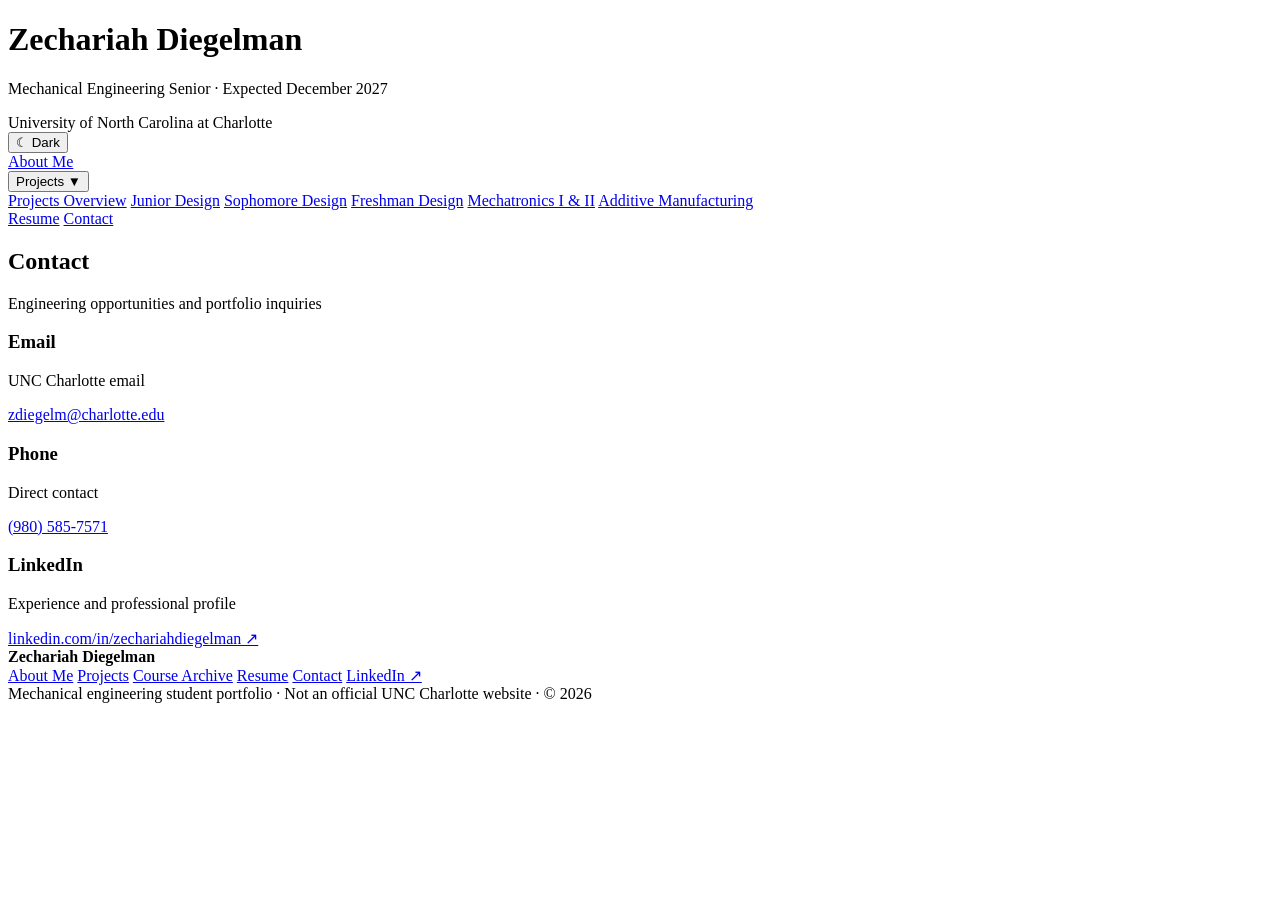
==== contact.html @ 780459ba "Add Junior Design to Projects dropdown" ====
<!doctype html>
<html lang="en">
<head>
  <meta charset="utf-8">
  <meta name="viewport" content="width=device-width,initial-scale=1">
  <meta name="description" content="Zechariah Diegelman mechanical engineering portfolio at UNC Charlotte.">
  <title>Contact | Zechariah Diegelman</title>
  <script>
    (function(){
      const saved=localStorage.getItem('zac-portfolio-theme');
      const theme=(saved==='light'||saved==='dark')?saved:
        (window.matchMedia&&window.matchMedia('(prefers-color-scheme:dark)').matches?'dark':'light');
      document.documentElement.setAttribute('data-theme',theme);
    })();
  </script>
  <link rel="stylesheet" href="assets/site-v4.css">
</head>
<body data-page="contact">

<header class="site-header">
  <div class="header-inner">
    <div class="identity">
      <h1>Zechariah Diegelman</h1>
      <p>Mechanical Engineering Senior · Expected December 2027</p>
      <span class="school">University of North Carolina at Charlotte</span>
    </div>

    <button class="theme-toggle" type="button" data-theme-toggle aria-label="Switch color theme">☾ Dark</button>

    <nav class="nav" aria-label="Primary navigation">
      <a class="nav-item" data-nav="about" href="index.html">About Me</a>
      <div class="dropdown">
        <button class="nav-button" data-nav="projects" type="button" aria-haspopup="true" aria-expanded="false">
          Projects <span class="chev">▼</span>
        </button>
        <div class="dropdown-menu" role="menu">
          <a href="projects.html">Projects Overview</a>
          <a href="junior-design.html">Junior Design</a>
          <a href="sophomore-design.html">Sophomore Design</a>
          <a href="freshman-design.html">Freshman Design</a>
          <a href="mechatronics.html">Mechatronics I &amp; II</a>
          <a href="additive-manufacturing.html">Additive Manufacturing</a>
        </div>
      </div>
      <a class="nav-item" data-nav="resume" href="resume.html">Resume</a>
      <a class="nav-item" data-nav="contact" href="contact.html">Contact</a>
    </nav>
  </div>
</header>

<main>

<section class="card narrow">
  <div class="card-head">
    <h2>Contact</h2>
    <p>Engineering opportunities and portfolio inquiries</p>
  </div>
  <div class="card-body">
    <div class="contact-grid">
      <article class="contact-box">
        <h3>Email</h3>
        <p>UNC Charlotte email</p>
        <a class="contact-detail" href="mailto:zdiegelm@charlotte.edu">zdiegelm@charlotte.edu</a>
      </article>
      <article class="contact-box">
        <h3>Phone</h3>
        <p>Direct contact</p>
        <a class="contact-detail" href="tel:+19805857571">(980) 585-7571</a>
      </article>
      <article class="contact-box">
        <h3>LinkedIn</h3>
        <p>Experience and professional profile</p>
        <a class="contact-detail" href="https://www.linkedin.com/in/zechariahdiegelman" target="_blank" rel="noopener">linkedin.com/in/zechariahdiegelman ↗</a>
      </article>
    </div>
  </div>
</section>

</main>

<footer class="site-footer">
  <strong>Zechariah Diegelman</strong>
  <div class="footer-links">
    <a href="index.html">About Me</a>
    <a href="projects.html">Projects</a>
    <a href="coursework.html">Course Archive</a>
    <a href="resume.html">Resume</a>
    <a href="contact.html">Contact</a>
    <a href="https://www.linkedin.com/in/zechariahdiegelman" target="_blank" rel="noopener">LinkedIn ↗</a>
  </div>
  <div>Mechanical engineering student portfolio · Not an official UNC Charlotte website · © <span id="year"></span></div>
</footer>
<script src="assets/site-v4.js"></script>

</body>
</html>
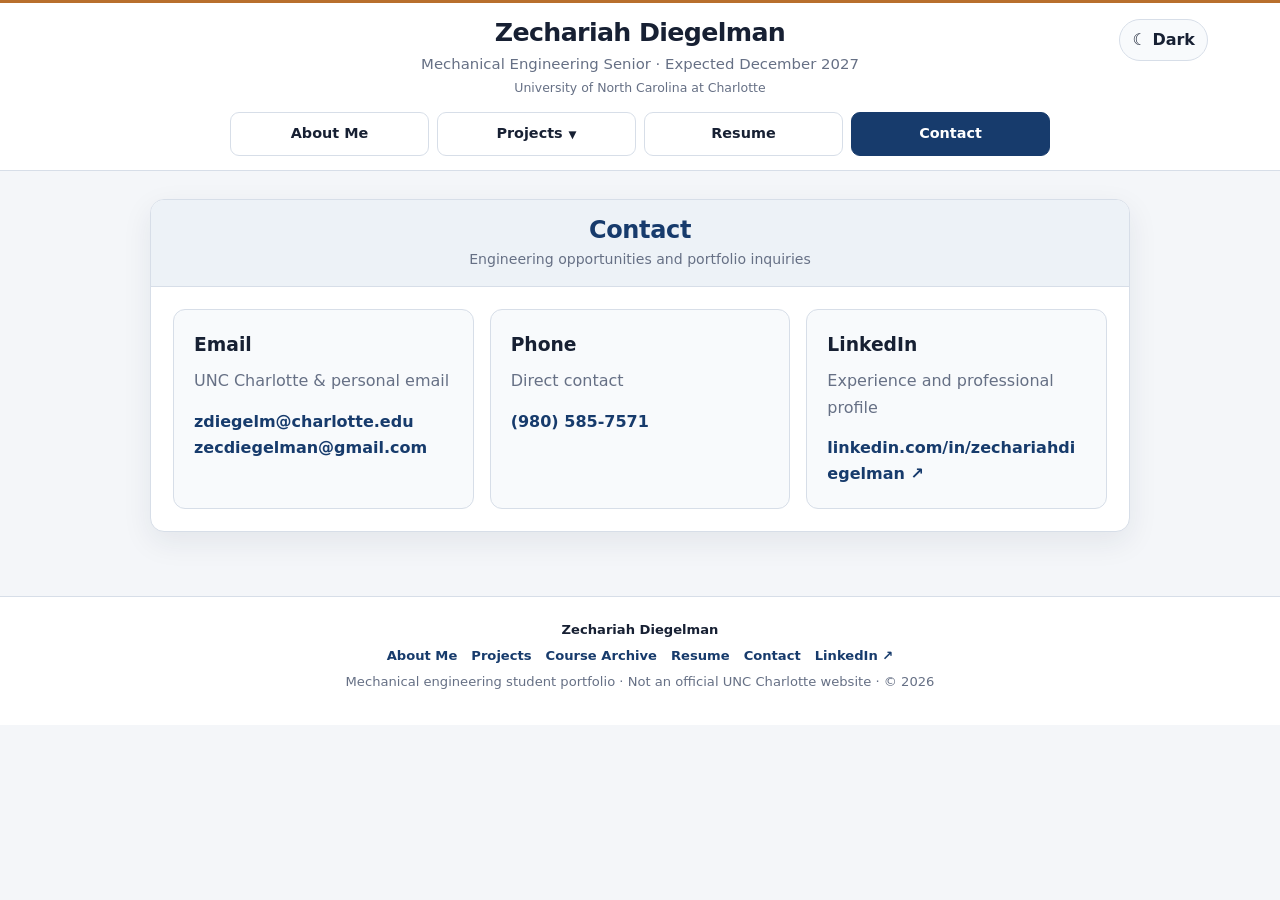
==== commit d6d6c619: "Add personal email to contact page" ====
--- a/contact.html
+++ b/contact.html
@@ -59,8 +59,9 @@
     <div class="contact-grid">
       <article class="contact-box">
         <h3>Email</h3>
-        <p>UNC Charlotte email</p>
-        <a class="contact-detail" href="mailto:zdiegelm@charlotte.edu">zdiegelm@charlotte.edu</a>
+        <p>UNC Charlotte &amp; personal email</p>
+        <a class="contact-detail" href="mailto:zdiegelm@charlotte.edu">zdiegelm@charlotte.edu</a><br>
+        <a class="contact-detail" href="mailto:zecdiegelman@gmail.com">zecdiegelman@gmail.com</a>
       </article>
       <article class="contact-box">
         <h3>Phone</h3>
--- a/assets/site-v4.css
+++ b/assets/site-v4.css
@@ -0,0 +1,358 @@
+
+:root{
+  --bg:#f4f6f9;
+  --surface:#ffffff;
+  --surface-2:#edf2f7;
+  --surface-3:#f8fafc;
+  --text:#172033;
+  --muted:#667085;
+  --line:#d7dee8;
+  --navy:#173b6c;
+  --navy-2:#0f2a50;
+  --copper:#b86f2d;
+  --copper-soft:#f3e5d7;
+  --shadow:0 10px 30px rgba(27,43,66,.08);
+  --shadow-strong:0 16px 42px rgba(27,43,66,.12);
+  --radius:14px;
+  --content:1180px;
+  --narrow:980px;
+  color-scheme:light;
+}
+html[data-theme="dark"]{
+  --bg:#0f141c;
+  --surface:#171e29;
+  --surface-2:#202a38;
+  --surface-3:#131a24;
+  --text:#eef3f8;
+  --muted:#a8b3c2;
+  --line:#344153;
+  --navy:#7aa7e8;
+  --navy-2:#a9c8f2;
+  --copper:#e1a15f;
+  --copper-soft:#3c2c20;
+  --shadow:0 12px 34px rgba(0,0,0,.22);
+  --shadow-strong:0 18px 48px rgba(0,0,0,.28);
+  color-scheme:dark;
+}
+*{box-sizing:border-box}
+html{scroll-behavior:smooth}
+body{
+  margin:0;background:var(--bg);color:var(--text);
+  font-family:Inter,ui-sans-serif,system-ui,-apple-system,BlinkMacSystemFont,"Segoe UI",Roboto,Arial,sans-serif;
+  line-height:1.65;transition:background .2s ease,color .2s ease;
+}
+a{color:var(--navy);text-decoration:none}
+a:hover{text-decoration:underline}
+button{font:inherit}
+img{display:block;max-width:100%}
+
+.site-header{
+  background:color-mix(in srgb,var(--surface) 94%,transparent);
+  border-top:3px solid var(--copper);
+  border-bottom:1px solid var(--line);
+  position:sticky;top:0;z-index:1000;backdrop-filter:blur(12px);
+}
+.header-inner{max-width:var(--content);margin:0 auto;padding:15px 22px 14px;position:relative}
+.identity{text-align:center}
+.identity h1{margin:0;font-size:1.58rem;line-height:1.15;letter-spacing:-.025em}
+.identity p{margin:5px 0 0;color:var(--muted);font-size:.93rem}
+.identity .school{display:block;color:var(--muted);font-size:.78rem;margin-top:1px}
+.theme-toggle{
+  position:absolute;right:22px;top:16px;border:1px solid var(--line);
+  background:var(--surface-3);color:var(--text);border-radius:999px;
+  min-height:38px;padding:7px 12px;font-weight:750;cursor:pointer;
+}
+.theme-toggle:hover{border-color:var(--copper)}
+
+.nav{
+  max-width:820px;margin:14px auto 0;display:grid;
+  grid-template-columns:repeat(4,minmax(0,1fr));gap:8px;
+}
+.nav-item,.nav-button{
+  min-height:44px;display:flex;align-items:center;justify-content:center;
+  border:1px solid var(--line);border-radius:9px;background:var(--surface);
+  color:var(--text);font-weight:800;font-size:.9rem;cursor:pointer;
+}
+.nav-item:hover,.nav-button:hover{
+  text-decoration:none;background:var(--surface-2);
+  border-color:color-mix(in srgb,var(--navy) 55%,var(--line));
+}
+.nav-item.active,.nav-button.active{background:var(--navy);color:#fff;border-color:var(--navy)}
+html[data-theme="dark"] .nav-item.active,
+html[data-theme="dark"] .nav-button.active{color:#101722}
+.dropdown{position:relative}
+.dropdown .nav-button{width:100%}
+.chev{font-size:.72em;margin-left:6px}
+.dropdown-menu{
+  display:none;position:absolute;top:calc(100% + 7px);left:0;width:320px;
+  background:var(--surface);border:1px solid var(--line);border-radius:10px;
+  box-shadow:var(--shadow-strong);overflow:hidden;z-index:1100;
+}
+.dropdown.open .dropdown-menu{display:block}
+.dropdown-menu a{
+  display:block;padding:11px 13px;color:var(--text);font-weight:750;
+  font-size:.87rem;border-bottom:0;
+}
+.dropdown-menu a + a{
+  border-top:2px solid color-mix(in srgb,var(--copper) 55%,var(--line));
+}
+.dropdown-menu a:hover{text-decoration:none;background:var(--surface-2)}
+
+main{max-width:var(--content);margin:28px auto 64px;padding:0 22px}
+.narrow{max-width:var(--narrow);margin-left:auto;margin-right:auto}
+
+.card{
+  background:var(--surface);border:1px solid var(--line);border-radius:var(--radius);
+  box-shadow:var(--shadow);overflow:hidden;margin-bottom:20px;
+}
+.card-head{
+  background:var(--surface-2);border-bottom:1px solid var(--line);
+  padding:15px 20px;text-align:center;
+}
+.card-head h2,.card-head h3{margin:0;color:var(--navy);line-height:1.25;letter-spacing:-.015em}
+.card-head p{margin:3px 0 0;color:var(--muted);font-size:.88rem}
+.card-body{padding:22px}
+.lead{font-size:1.05rem}
+
+.bio-layout{
+  display:grid;grid-template-columns:minmax(0,1.35fr) minmax(280px,.65fr);
+  gap:28px;align-items:start;
+}
+.bio-copy p{margin:0 0 16px}
+.bio-copy p:last-child{margin-bottom:0}
+.bio-photo{
+  width:100%;aspect-ratio:4/5;object-fit:cover;object-position:center;
+  border:1px solid var(--line);border-radius:13px;box-shadow:var(--shadow);
+  background:var(--surface-2);
+}
+.bio-photo-caption{margin:8px 0 0;color:var(--muted);font-size:.78rem;text-align:center}
+.bio-callout{
+  margin-top:20px;padding:16px 18px;border-left:4px solid var(--copper);
+  background:var(--surface-3);border-radius:0 10px 10px 0;
+}
+.bio-callout p{margin:0}
+
+.meta-row{display:flex;flex-wrap:wrap;gap:8px;margin:18px 0 0}
+.pill{
+  display:inline-flex;align-items:center;border:1px solid var(--line);
+  border-radius:999px;padding:5px 9px;background:var(--surface-2);
+  color:var(--text);font-size:.79rem;font-weight:750;
+}
+.button-row{display:flex;flex-wrap:wrap;gap:9px;margin-top:18px}
+.btn{
+  display:inline-flex;align-items:center;justify-content:center;min-height:42px;
+  padding:9px 14px;border:1px solid var(--navy);border-radius:8px;font-weight:850;
+}
+.btn:hover{text-decoration:none}
+.btn-primary{background:var(--navy);color:#fff}
+html[data-theme="dark"] .btn-primary{color:#101722}
+.btn-secondary{background:var(--surface);color:var(--navy)}
+.btn-copper{border-color:var(--copper);color:var(--copper);background:var(--surface)}
+
+.focus-strip{display:grid;grid-template-columns:repeat(4,minmax(0,1fr));gap:10px;margin-top:22px}
+.focus-item{background:var(--surface-3);border:1px solid var(--line);border-radius:10px;padding:13px}
+.focus-item strong{display:block;color:var(--navy);margin-bottom:3px}
+.focus-item span{display:block;color:var(--muted);font-size:.84rem}
+
+.blank-state{
+  min-height:330px;display:flex;flex-direction:column;align-items:center;
+  justify-content:center;text-align:center;padding:42px 24px;color:var(--muted);
+}
+.blank-state .mark{
+  width:54px;height:54px;border-radius:50%;display:grid;place-items:center;
+  background:var(--copper-soft);color:var(--copper);font-size:1.2rem;font-weight:900;margin-bottom:14px;
+}
+.blank-state h2{margin:0 0 6px;color:var(--text)}
+.blank-state p{max-width:560px;margin:0}
+
+.selector-grid{display:grid;grid-template-columns:repeat(2,minmax(0,1fr));gap:16px}
+.selector-card{border:1px solid var(--line);border-radius:12px;padding:20px;background:var(--surface-3)}
+.selector-card h3{margin:0 0 5px}
+.selector-card p{margin:0 0 14px;color:var(--muted)}
+.course-number{color:var(--copper);font-weight:850;font-size:.84rem;letter-spacing:.02em}
+
+.archive-intro{margin:0 0 18px;color:var(--muted)}
+.archive-group{
+  background:var(--surface);border:1px solid var(--line);border-radius:12px;
+  overflow:hidden;margin-bottom:12px;box-shadow:var(--shadow);
+}
+.archive-group summary{
+  list-style:none;cursor:pointer;padding:16px 18px;display:flex;align-items:center;
+  justify-content:space-between;gap:20px;font-weight:850;
+}
+.archive-group summary::-webkit-details-marker{display:none}
+.archive-group summary::after{
+  content:"+";width:28px;height:28px;border-radius:50%;display:grid;place-items:center;
+  background:var(--surface-2);border:1px solid var(--line);color:var(--navy);flex:0 0 auto;
+}
+.archive-group[open] summary::after{content:"–"}
+.archive-group[open] summary{border-bottom:1px solid var(--line);background:var(--surface-2)}
+.archive-options{padding:0 18px 6px}
+.archive-option{
+  display:grid;grid-template-columns:1fr auto;gap:20px;align-items:center;
+  padding:14px 2px;border-bottom:1px solid var(--line);
+}
+.archive-option:last-child{border-bottom:0}
+.archive-option strong{display:block}
+.archive-option small{display:block;color:var(--muted);margin-top:2px}
+.archive-option .right{text-align:right}
+.archive-option a{font-weight:800}
+
+.assignment-list{display:grid;gap:10px}
+.assignment-row{
+  display:grid;grid-template-columns:70px 1fr auto;gap:16px;align-items:center;
+  padding:14px 16px;border:1px solid var(--line);border-radius:11px;background:var(--surface-3);
+}
+.assignment-code{font-weight:900;color:var(--copper);font-size:1rem}
+.assignment-row h3{font-size:1rem;margin:0 0 2px}
+.assignment-row p{margin:0;color:var(--muted);font-size:.86rem}
+.assignment-row .btn{min-height:38px;padding:7px 11px;font-size:.82rem}
+.assignment-note{
+  margin-top:16px;padding:12px 14px;border:1px dashed var(--line);
+  border-radius:10px;color:var(--muted);background:var(--surface-3);font-size:.88rem;
+}
+
+.resume-wrap{max-width:980px;margin:0 auto}
+.resume-link-card .card-body{text-align:center}
+.resume-link-card p{margin-top:0}
+.resume-preview .card-body{padding:18px}
+.resume-frame{display:block;width:100%;min-height:1020px;border:0;border-radius:10px;background:#222}
+.mobile-resume-note{display:none;color:var(--muted);font-size:.86rem;margin-top:12px}
+
+.contact-grid{display:grid;grid-template-columns:repeat(3,minmax(0,1fr));gap:16px}
+.contact-box{border:1px solid var(--line);border-radius:12px;padding:20px;background:var(--surface-3)}
+.contact-box h3{margin:0 0 7px}
+.contact-box p{margin:0 0 14px;color:var(--muted)}
+.contact-detail{font-weight:800;word-break:break-word}
+
+.site-footer{
+  border-top:1px solid var(--line);background:var(--surface);color:var(--muted);
+  text-align:center;padding:22px 16px 32px;font-size:.82rem;
+}
+.site-footer strong{display:block;color:var(--text);margin-bottom:4px}
+.footer-links{display:flex;justify-content:center;gap:14px;flex-wrap:wrap;margin-bottom:5px}
+.footer-links a{font-weight:700}
+
+@media (max-width:1000px){
+  :root{--content:940px}
+  .focus-strip{grid-template-columns:repeat(2,minmax(0,1fr))}
+  .resume-frame{min-height:900px}
+  .contact-grid{grid-template-columns:1fr 1fr}
+}
+@media (max-width:760px){
+  .site-header{position:static}
+  .header-inner{padding:14px 14px 12px}
+  .identity h1{font-size:1.3rem}
+  .identity p{font-size:.84rem}
+  .identity .school{font-size:.7rem;padding-right:58px;padding-left:58px}
+  .theme-toggle{right:12px;top:12px;min-height:34px;padding:5px 9px;font-size:.82rem}
+  .nav{grid-template-columns:repeat(2,minmax(0,1fr));max-width:560px;margin-top:12px}
+  .dropdown-menu{width:min(340px,calc(100vw - 28px));left:0}
+  main{margin-top:18px;padding:0 12px}
+  .bio-layout{grid-template-columns:1fr}
+  .bio-photo{max-width:520px;margin:0 auto}
+  .focus-strip{grid-template-columns:1fr 1fr}
+  .selector-grid{grid-template-columns:1fr}
+  .archive-option{grid-template-columns:1fr}
+  .archive-option .right{text-align:left}
+  .assignment-row{grid-template-columns:52px 1fr}
+  .assignment-row .btn{grid-column:1/-1;justify-self:start}
+  .contact-grid{grid-template-columns:1fr}
+  .resume-frame{min-height:720px}
+  .mobile-resume-note{display:block}
+}
+@media (max-width:500px){
+  .identity .school{padding-left:0;padding-right:0}
+  .theme-toggle{position:static;display:block;margin:10px auto 0}
+  .nav{grid-template-columns:1fr 1fr}
+  .nav-item,.nav-button{font-size:.84rem}
+  .card-body{padding:17px}
+  .card-head{padding:13px 14px}
+  .focus-strip{grid-template-columns:1fr}
+  .resume-frame{min-height:560px}
+  .blank-state{min-height:280px}
+}
+
+
+/* =========================
+   V4 archive viewer
+   ========================= */
+.viewer-shell{
+  max-width:1180px;
+  margin:0 auto;
+}
+.viewer-toolbar{
+  display:flex;
+  align-items:center;
+  justify-content:space-between;
+  gap:14px;
+  flex-wrap:wrap;
+  padding:14px 16px;
+  background:var(--surface-2);
+  border-bottom:1px solid var(--line);
+}
+.viewer-toolbar-left{
+  min-width:0;
+}
+.viewer-eyebrow{
+  display:block;
+  color:var(--copper);
+  font-weight:850;
+  font-size:.78rem;
+  letter-spacing:.05em;
+  text-transform:uppercase;
+  margin-bottom:2px;
+}
+.viewer-title{
+  margin:0;
+  color:var(--text);
+  font-size:1.1rem;
+  line-height:1.3;
+}
+.viewer-status{
+  color:var(--muted);
+  font-size:.82rem;
+}
+.viewer-frame-wrap{
+  background:var(--surface-3);
+  padding:12px;
+}
+.archive-frame{
+  display:block;
+  width:100%;
+  height:850px;
+  min-height:70vh;
+  border:1px solid var(--line);
+  border-radius:10px;
+  background:#fff;
+}
+.viewer-error{
+  display:none;
+  padding:30px 22px;
+  text-align:center;
+}
+.viewer-error.show{display:block}
+.viewer-error h2{margin:0 0 8px}
+.viewer-error p{color:var(--muted);max-width:720px;margin:0 auto 16px}
+.viewer-candidates{
+  margin:18px auto 0;
+  max-width:780px;
+  text-align:left;
+  background:var(--surface-3);
+  border:1px solid var(--line);
+  border-radius:10px;
+  padding:14px 16px;
+  color:var(--muted);
+  font-size:.82rem;
+  overflow-wrap:anywhere;
+}
+html[data-theme="dark"] .archive-frame{
+  background:#101722;
+}
+@media (max-width:760px){
+  .viewer-frame-wrap{padding:7px}
+  .archive-frame{
+    min-height:72vh;
+    border-radius:7px;
+  }
+}
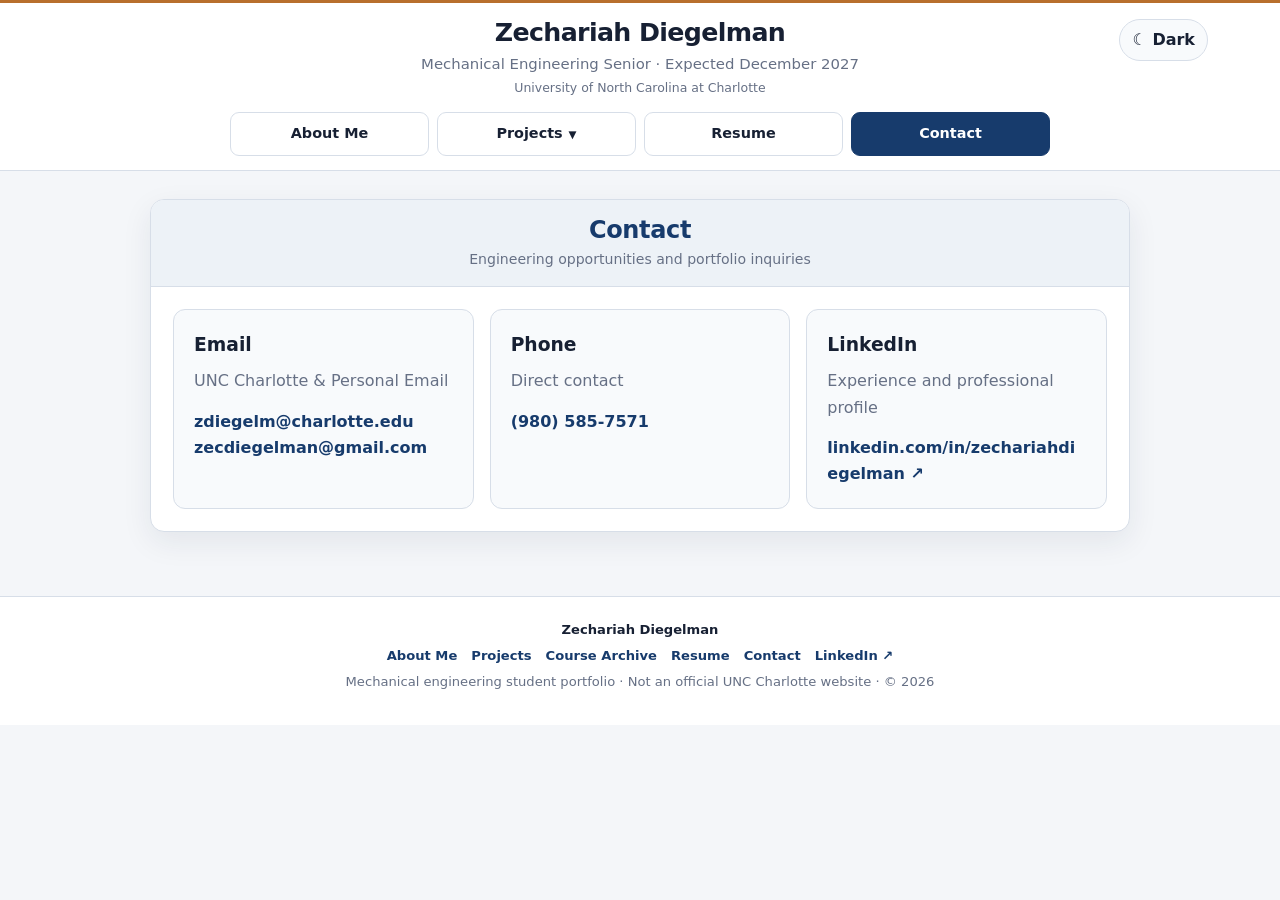
==== commit e685b2ce: "Capitalize Personal Email label" ====
--- a/contact.html
+++ b/contact.html
@@ -59,7 +59,7 @@
     <div class="contact-grid">
       <article class="contact-box">
         <h3>Email</h3>
-        <p>UNC Charlotte &amp; personal email</p>
+        <p>UNC Charlotte &amp; Personal Email</p>
         <a class="contact-detail" href="mailto:zdiegelm@charlotte.edu">zdiegelm@charlotte.edu</a><br>
         <a class="contact-detail" href="mailto:zecdiegelman@gmail.com">zecdiegelman@gmail.com</a>
       </article>
